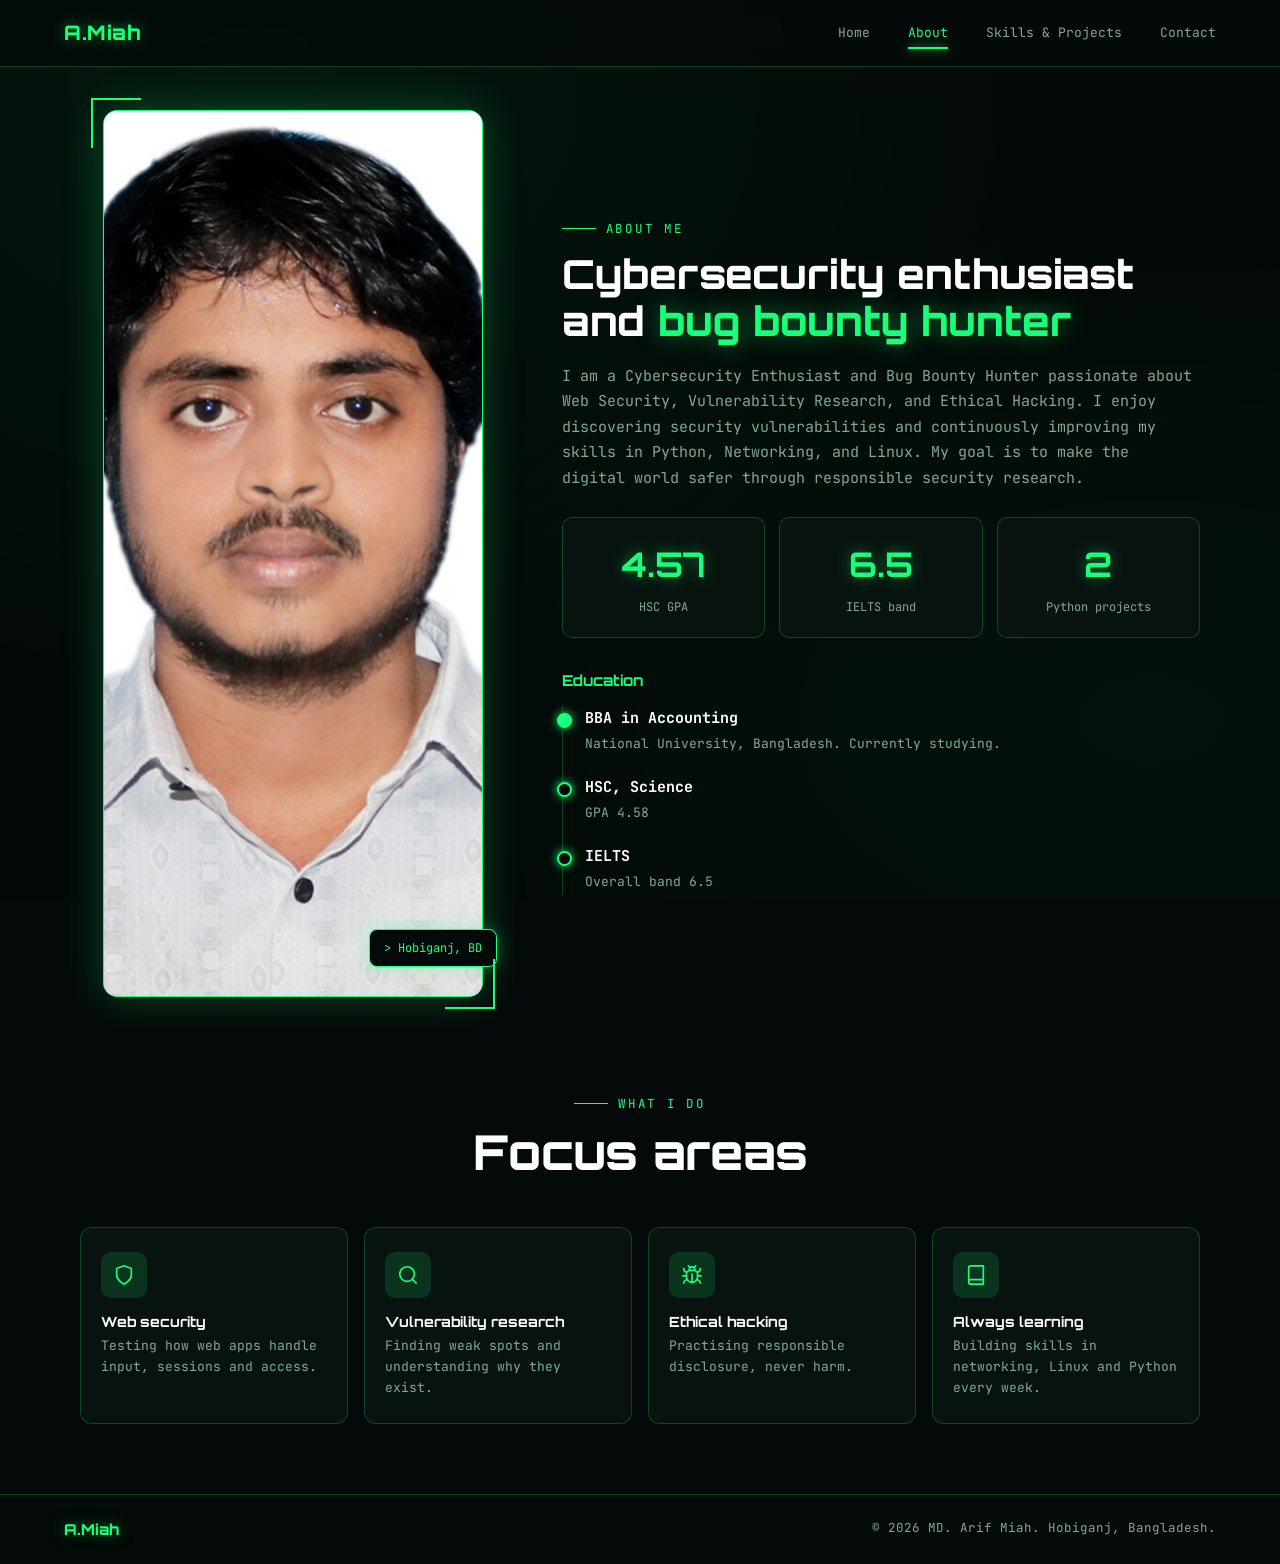
==== about.html @ a21d90be "Add files via upload" ====
<!DOCTYPE html>
<html lang="en">
<head>
<meta charset="UTF-8">
<meta name="viewport" content="width=device-width, initial-scale=1">
<title>About | MD. Arif Miah</title>
<meta name="description" content="Portfolio of MD. Arif Miah, cybersecurity enthusiast and bug bounty hunter from Hobiganj, Bangladesh.">
<meta name="theme-color" content="#040A09">
<link rel="preconnect" href="https://fonts.googleapis.com">
<link rel="preconnect" href="https://fonts.gstatic.com" crossorigin>
<link href="https://fonts.googleapis.com/css2?family=JetBrains+Mono:wght@400;500;700&family=Orbitron:wght@600;800&display=swap" rel="stylesheet">
<link rel="stylesheet" href="style.css">
</head>
<body>
<div id="loader" role="status" aria-live="polite"><div class="l-logo">A.Miah</div><div class="l-bar"><div class="l-fill"></div></div><div class="l-text">0%</div></div>
<canvas id="rain" aria-hidden="true"></canvas>
<header class="nav" id="top">
  <a class="logo" href="index.html">A.Miah</a>
  <button class="menu-btn" aria-label="Open menu" aria-expanded="false"><svg class="ic"><use href="#i-menu"/></svg></button>
  <nav aria-label="Main"><ul>
    <li><a href="index.html">Home</a></li>
    <li><a href="about.html" class="active">About</a></li>
    <li><a href="projects.html">Skills &amp; Projects</a></li>
    <li><a href="contact.html">Contact</a></li>
  </ul></nav>
</header>
<main class="page">
<div class="wrap">
  <div class="about-grid">
    <div class="photo-card">
      <img src="photo.jpg" alt="MD. Arif Miah" width="700" height="887">
      <span class="badge">&gt; Hobiganj, BD</span>
    </div>
    <div class="about-text">
      <span class="tag-line">ABOUT ME</span>
      <h2>Cybersecurity enthusiast and <span class="glow">bug bounty hunter</span></h2>
      <p>I am a Cybersecurity Enthusiast and Bug Bounty Hunter passionate about Web Security, Vulnerability Research, and Ethical Hacking. I enjoy discovering security vulnerabilities and continuously improving my skills in Python, Networking, and Linux. My goal is to make the digital world safer through responsible security research.</p>
      <div class="stats">
        <div class="stat"><b data-count="4.58" data-dec="2">4.58</b><span>HSC GPA</span></div>
        <div class="stat"><b data-count="6.5" data-dec="1">6.5</b><span>IELTS band</span></div>
        <div class="stat"><b data-count="2" data-dec="0">2</b><span>Python projects</span></div>
      </div>
      <div class="edu">
        <h3>Education</h3>
        <ul class="timeline">
          <li class="now"><b>BBA in Accounting</b><small>National University, Bangladesh. Currently studying.</small></li>
          <li><b>HSC, Science</b><small>GPA 4.58</small></li>
          <li><b>IELTS</b><small>Overall band 6.5</small></li>
        </ul>
      </div>
    </div>
  </div>

  <section class="do">
    <div class="sec-head"><span class="tag-line">WHAT I DO</span><h2>Focus areas</h2></div>
    <div class="cards">
      <div class="card"><div class="ico"><svg class="ic"><use href="#i-shield"/></svg></div><h3>Web security</h3><p>Testing how web apps handle input, sessions and access.</p></div>
      <div class="card"><div class="ico"><svg class="ic"><use href="#i-search"/></svg></div><h3>Vulnerability research</h3><p>Finding weak spots and understanding why they exist.</p></div>
      <div class="card"><div class="ico"><svg class="ic"><use href="#i-bug"/></svg></div><h3>Ethical hacking</h3><p>Practising responsible disclosure, never harm.</p></div>
      <div class="card"><div class="ico"><svg class="ic"><use href="#i-book"/></svg></div><h3>Always learning</h3><p>Building skills in networking, Linux and Python every week.</p></div>
    </div>
  </section>
</div>
</main>
<footer>
  <a class="logo" href="index.html">A.Miah</a>
  <span>&copy; 2026 MD. Arif Miah. Hobiganj, Bangladesh.</span>
</footer>
<script src="script.js"></script>
</body>
</html>
---- style.css ----
:root{
  --g:#19FF7A;
  --g-dim:rgba(25,255,122,.14);
  --g-line:rgba(25,255,122,.22);
  --bg:#040A09;
  --panel:#08130f;
  --panel-2:#0b1b15;
  --text:#d3ece0;
  --mute:#82a898;
  --display:'Orbitron','Segoe UI',system-ui,sans-serif;
  --mono:'JetBrains Mono',ui-monospace,'SFMono-Regular',Menlo,Consolas,monospace;
}
*{box-sizing:border-box;margin:0;padding:0}
html{scroll-behavior:smooth}
body{background:var(--bg);color:var(--text);font-family:var(--mono);font-size:15px;line-height:1.7;min-height:100vh;overflow-x:hidden;position:relative}
a{color:inherit;text-decoration:none}
img{max-width:100%;display:block}
:focus-visible{outline:2px solid var(--g);outline-offset:3px;border-radius:4px}
::selection{background:var(--g);color:var(--bg)}
.ic{width:1.15em;height:1.15em;fill:none;stroke:currentColor;stroke-width:1.8;stroke-linecap:round;stroke-linejoin:round;flex:none}

/* background */
#rain{position:fixed;inset:0;width:100%;height:100%;z-index:0;opacity:.32;pointer-events:none}
body::before{content:"";position:fixed;inset:0;z-index:0;pointer-events:none;
  background:radial-gradient(ellipse at 20% 10%,rgba(25,255,122,.09),transparent 55%),radial-gradient(ellipse at 90% 80%,rgba(25,255,122,.06),transparent 50%)}
main,header,footer{position:relative;z-index:2}

/* loader */
#loader{position:fixed;inset:0;z-index:100;background:var(--bg);display:flex;flex-direction:column;align-items:center;justify-content:center;gap:22px;transition:opacity .45s ease,visibility .45s;opacity:1;visibility:visible}
#loader.hide{opacity:0;visibility:hidden}
#loader .l-logo{font-family:var(--display);font-weight:800;font-size:clamp(28px,6vw,44px);color:var(--g);text-shadow:0 0 22px rgba(25,255,122,.6);letter-spacing:.04em}
#loader .l-bar{width:min(300px,70vw);height:4px;background:var(--g-dim);border-radius:4px;overflow:hidden}
#loader .l-fill{height:100%;width:0;background:var(--g);box-shadow:0 0 14px var(--g)}
#loader .l-text{font-size:13px;color:var(--mute);min-height:1.4em}
#loader .l-text b{color:var(--g);font-weight:700}

/* nav */
.nav{position:fixed;top:0;left:0;right:0;z-index:50;display:flex;align-items:center;justify-content:space-between;padding:16px clamp(18px,5vw,64px);background:rgba(4,10,9,.78);backdrop-filter:blur(10px);border-bottom:1px solid var(--g-line)}
.logo{font-family:var(--display);font-weight:800;font-size:20px;color:var(--g);text-shadow:0 0 14px rgba(25,255,122,.5);letter-spacing:.03em}
.nav ul{display:flex;gap:clamp(16px,3vw,38px);list-style:none}
.nav ul a{font-size:13px;color:var(--mute);padding:6px 0;position:relative;transition:color .2s}
.nav ul a:hover,.nav ul a.active{color:var(--g)}
.nav ul a.active::after{content:"";position:absolute;left:0;right:0;bottom:-2px;height:2px;background:var(--g);box-shadow:0 0 10px var(--g)}
.menu-btn{display:none;background:none;border:1px solid var(--g-line);color:var(--g);width:42px;height:42px;border-radius:8px;cursor:pointer;align-items:center;justify-content:center}
.menu-btn .ic{width:22px;height:22px}

/* layout */
.wrap{width:min(1120px,100% - 40px);margin-inline:auto}
.page{padding-top:110px;padding-bottom:70px}
.tag-line{font-size:12.5px;color:var(--g);letter-spacing:.14em;display:inline-flex;align-items:center;gap:10px}
.tag-line::before{content:"";width:34px;height:1px;background:var(--g)}
h1,h2,h3{font-family:var(--display);line-height:1.18;color:#fff}
.glow{color:var(--g);text-shadow:0 0 24px rgba(25,255,122,.45)}
.sec-head{text-align:center;margin-bottom:46px}
.sec-head h2{font-size:clamp(30px,5vw,48px);margin-top:10px;font-weight:800}
.sec-head p{color:var(--mute);margin-top:10px;max-width:520px;margin-inline:auto}

/* buttons */
.btn{display:inline-flex;align-items:center;gap:10px;padding:13px 26px;font-family:var(--mono);font-weight:700;font-size:14px;border-radius:6px;border:1px solid var(--g);cursor:pointer;transition:box-shadow .25s,background .25s,color .25s,transform .2s}
.btn-fill{background:var(--g);color:var(--bg)}
.btn-fill:hover{box-shadow:0 0 28px rgba(25,255,122,.6);transform:translateY(-2px)}
.btn-line{background:transparent;color:var(--g)}
.btn-line:hover{background:var(--g-dim);box-shadow:0 0 22px rgba(25,255,122,.25);transform:translateY(-2px)}

/* hero */
.hero{min-height:100vh;display:flex;align-items:center;padding:110px 0 60px}
.hero .wrap{display:grid;grid-template-columns:1.1fr .9fr;gap:40px;align-items:center}
.hero h1{font-size:clamp(34px,6.2vw,72px);font-weight:800;margin:16px 0 14px}
.hero h1 span{display:block}
.typing{font-size:clamp(16px,2.2vw,22px);color:var(--mute);margin-bottom:18px;min-height:1.7em}
.typing .prompt{color:var(--g);margin-right:8px}
.typing .cursor{display:inline-block;width:2px;height:1.1em;background:var(--g);vertical-align:-3px;margin-left:3px;animation:blink 1s steps(1) infinite}
@keyframes blink{50%{opacity:0}}
.hero p.lead{max-width:470px;color:var(--mute);margin-bottom:28px}
.cta{display:flex;flex-wrap:wrap;gap:14px;margin-bottom:30px}
.socials{display:flex;gap:12px}
.socials a{width:42px;height:42px;display:grid;place-items:center;border:1px solid var(--g-line);border-radius:8px;color:var(--mute);transition:all .25s}
.socials a:hover{color:var(--g);border-color:var(--g);box-shadow:0 0 18px rgba(25,255,122,.35);transform:translateY(-3px)}

.orbit{position:relative;width:clamp(260px,36vw,420px);aspect-ratio:1;margin-inline:auto}
.orbit .ring{position:absolute;border-radius:50%}
.r1{inset:0;border:1.5px solid rgba(25,255,122,.55);box-shadow:0 0 30px rgba(25,255,122,.25),inset 0 0 30px rgba(25,255,122,.15)}
.r2{inset:7%;border:1.5px dashed rgba(25,255,122,.5);animation:spin 26s linear infinite reverse}
.r3{inset:-3%;border:2px solid transparent;border-top-color:var(--g);border-right-color:rgba(25,255,122,.3);animation:spin 7s linear infinite;filter:drop-shadow(0 0 8px var(--g))}
.r3::after{content:"";position:absolute;top:8%;right:10%;width:10px;height:10px;border-radius:50%;background:var(--g);box-shadow:0 0 14px var(--g)}
@keyframes spin{to{transform:rotate(360deg)}}
.orbit .pic{position:absolute;inset:15%;border-radius:50%;overflow:hidden;border:2px solid var(--g);box-shadow:0 0 36px rgba(25,255,122,.4);background:#fff}
.orbit .pic img{width:100%;height:100%;object-fit:cover;object-position:50% 14%}
.chip{position:absolute;display:flex;align-items:center;gap:7px;font-size:12px;padding:5px 11px;border:1px solid var(--g-line);border-radius:6px;background:rgba(4,10,9,.88);color:var(--text);animation:float 5s ease-in-out infinite}
.chip i{width:7px;height:7px;background:var(--g);box-shadow:0 0 8px var(--g);border-radius:2px}
.chip.c1{top:10%;right:-6%}
.chip.c2{bottom:22%;right:-12%;animation-delay:-1.6s}
.chip.c3{top:30%;left:-12%;animation-delay:-3s}
@keyframes float{50%{transform:translateY(-9px)}}
.scroll-hint{position:absolute;left:50%;bottom:26px;transform:translateX(-50%);font-size:11px;color:var(--mute);letter-spacing:.2em}

/* hero entrance: one orchestrated moment after loader */
.hero .in{opacity:0;transform:translateY(18px)}
body.ready .hero .in{opacity:1;transform:none;transition:opacity .7s ease,transform .7s ease;transition-delay:calc(var(--i,0) * 110ms)}
body.ready .hero .orbit{animation:pop .9s cubic-bezier(.2,.9,.3,1.2) both}
@keyframes pop{from{opacity:0;transform:scale(.85)}}

/* about */
.about-grid{display:grid;grid-template-columns:.8fr 1.2fr;gap:56px;align-items:center}
.photo-card{position:relative;max-width:380px;margin-inline:auto}
.photo-card img{width:100%;aspect-ratio:4/5;object-fit:cover;object-position:50% 12%;border-radius:14px;border:1px solid var(--g);box-shadow:0 0 40px rgba(25,255,122,.25);background:#fff}
.photo-card::before,.photo-card::after{content:"";position:absolute;width:48px;height:48px;border:2px solid var(--g)}
.photo-card::before{top:-12px;left:-12px;border-right:0;border-bottom:0}
.photo-card::after{bottom:-12px;right:-12px;border-left:0;border-top:0}
.badge{position:absolute;right:-14px;bottom:30px;background:var(--bg);border:1px solid var(--g);padding:8px 14px;border-radius:8px;font-size:12px;color:var(--g);box-shadow:0 0 18px rgba(25,255,122,.35)}
.about-text h2{font-size:clamp(26px,4vw,40px);margin:12px 0 18px;font-weight:800}
.about-text p{color:var(--mute);margin-bottom:26px}
.stats{display:grid;grid-template-columns:repeat(3,1fr);gap:14px;margin-bottom:34px}
.stat{background:var(--panel);border:1px solid var(--g-line);border-radius:10px;padding:18px 12px;text-align:center;transition:border-color .25s,box-shadow .25s}
.stat:hover{border-color:var(--g);box-shadow:0 0 22px rgba(25,255,122,.2)}
.stat b{display:block;font-family:var(--display);font-size:clamp(24px,3.4vw,34px);color:var(--g);text-shadow:0 0 14px rgba(25,255,122,.45)}
.stat span{font-size:12px;color:var(--mute)}
.edu h3{font-size:15px;color:var(--g);margin-bottom:16px;font-weight:700}
.timeline{list-style:none;border-left:1px solid var(--g-line);padding-left:22px;display:grid;gap:18px}
.timeline li{position:relative}
.timeline li::before{content:"";position:absolute;left:-28px;top:7px;width:11px;height:11px;border-radius:50%;background:var(--bg);border:2px solid var(--g);box-shadow:0 0 10px var(--g)}
.timeline li.now::before{background:var(--g);animation:pulse 1.8s ease-in-out infinite}
@keyframes pulse{50%{box-shadow:0 0 0 7px rgba(25,255,122,0)}}
.timeline b{display:block;color:#fff;font-weight:700}
.timeline small{color:var(--mute);font-size:13px}
.do{margin-top:90px}
.cards{display:grid;grid-template-columns:repeat(4,1fr);gap:16px}
.card{background:var(--panel);border:1px solid var(--g-line);border-radius:12px;padding:24px 20px;transition:transform .3s,border-color .3s,box-shadow .3s}
.card:hover{transform:translateY(-6px);border-color:var(--g);box-shadow:0 0 30px rgba(25,255,122,.25)}
.card .ico{width:46px;height:46px;border-radius:10px;display:grid;place-items:center;background:var(--g-dim);color:var(--g);margin-bottom:16px}
.card .ico .ic{width:22px;height:22px}
.card h3{font-size:14px;margin-bottom:6px}
.card p{font-size:13px;color:var(--mute);line-height:1.6}

/* skills & projects */
.skills{display:grid;grid-template-columns:repeat(5,1fr);gap:16px;margin-bottom:100px}
.skill{text-align:center;background:var(--panel);border:1px solid var(--g-line);border-radius:12px;padding:28px 12px 24px;position:relative;overflow:hidden;transition:transform .3s,border-color .3s,box-shadow .3s}
.skill .ico{width:54px;height:54px;margin:0 auto 14px;border-radius:12px;display:grid;place-items:center;background:var(--g-dim);color:var(--g)}
.skill .ico .ic{width:26px;height:26px}
.skill h3{font-size:13px;font-weight:700}
.skill::after{content:"";position:absolute;left:0;bottom:0;height:3px;width:0;background:var(--g);box-shadow:0 0 12px var(--g);transition:width .4s}
.skill:hover{transform:translateY(-6px);border-color:var(--g);box-shadow:0 0 30px rgba(25,255,122,.25)}
.skill:hover::after{width:100%}
.projects{display:grid;grid-template-columns:repeat(2,1fr);gap:24px}
.project{background:var(--panel);border:1px solid var(--g-line);border-radius:14px;overflow:hidden;transition:transform .3s,border-color .3s,box-shadow .3s}
.project:hover{transform:translateY(-6px);border-color:var(--g);box-shadow:0 0 34px rgba(25,255,122,.25)}
.term{background:#020605;border-bottom:1px solid var(--g-line);padding:14px 18px 18px;font-size:13px;min-height:178px}
.term .dots{display:flex;gap:6px;margin-bottom:14px}
.term .dots i{width:9px;height:9px;border-radius:50%;background:var(--g-line)}
.term .dots i:first-child{background:var(--g)}
.term p{color:var(--mute);line-height:1.8}
.term p .p{color:var(--g)}
.term .meter{display:block;height:6px;border-radius:4px;background:var(--g-dim);margin:8px 0 6px;overflow:hidden}
.term .meter i{display:block;height:100%;width:82%;background:var(--g);box-shadow:0 0 10px var(--g)}
.project .body{padding:22px}
.project h3{font-size:17px;margin-bottom:8px}
.project .body p{color:var(--mute);font-size:14px;margin-bottom:16px}
.tags{display:flex;gap:8px;flex-wrap:wrap}
.tags span{font-size:12px;padding:3px 11px;border-radius:999px;border:1px solid var(--g-line);color:var(--g);background:var(--g-dim)}

/* contact */
.contact-grid{display:grid;grid-template-columns:.9fr 1.1fr;gap:34px;align-items:start}
.contact-grid h3{font-size:clamp(22px,3vw,30px);margin-bottom:12px;font-weight:800}
.contact-grid .intro{color:var(--mute);margin-bottom:24px}
.links{display:grid;gap:12px}
.links a{display:flex;align-items:center;gap:16px;background:var(--panel);border:1px solid var(--g-line);border-radius:10px;padding:14px 18px;transition:all .25s}
.links a:hover{border-color:var(--g);box-shadow:0 0 22px rgba(25,255,122,.25);transform:translateX(5px)}
.links .ico{width:42px;height:42px;border-radius:9px;background:var(--g-dim);color:var(--g);display:grid;place-items:center}
.links small{display:block;font-size:11.5px;color:var(--mute)}
.links span{font-weight:700;color:#fff;word-break:break-all}
form{background:var(--panel);border:1px solid var(--g-line);border-radius:14px;padding:28px;display:grid;gap:16px}
label{font-size:12.5px;color:var(--mute);display:grid;gap:7px}
input,textarea{font:inherit;color:var(--text);background:#030807;border:1px solid var(--g-line);border-radius:8px;padding:12px 14px;width:100%;transition:border-color .2s,box-shadow .2s}
input::placeholder,textarea::placeholder{color:#4d6b5e}
input:focus,textarea:focus{outline:none;border-color:var(--g);box-shadow:0 0 0 3px rgba(25,255,122,.15)}
textarea{min-height:140px;resize:vertical}
form .btn{justify-content:center;width:100%}
.form-msg{font-size:13px;color:var(--g);min-height:1.2em}

footer{border-top:1px solid var(--g-line);padding:22px clamp(18px,5vw,64px);display:flex;justify-content:space-between;gap:12px;flex-wrap:wrap;font-size:12.5px;color:var(--mute);background:rgba(4,10,9,.7)}
footer .logo{font-size:15px}

/* responsive */
@media (max-width:980px){
  .cards{grid-template-columns:repeat(2,1fr)}
  .skills{grid-template-columns:repeat(3,1fr)}
}
@media (max-width:860px){
  .menu-btn{display:inline-flex}
  .nav ul{position:absolute;top:100%;left:0;right:0;flex-direction:column;gap:0;background:rgba(4,10,9,.97);border-bottom:1px solid var(--g-line);max-height:0;overflow:hidden;transition:max-height .35s}
  .nav.open ul{max-height:320px}
  .nav ul a{display:block;padding:14px 24px}
  .nav ul a.active::after{display:none}
  .hero{padding-top:100px}
  .hero .wrap,.about-grid,.contact-grid,.projects{grid-template-columns:1fr}
  .hero .wrap{text-align:center}
  .hero p.lead{margin-inline:auto}
  .cta,.socials{justify-content:center}
  .tag-line::before{display:none}
  .orbit{order:-1;width:min(300px,78vw)}
  .scroll-hint{display:none}
  .chip.c1{right:-2%}.chip.c2{right:-4%}.chip.c3{left:-4%}
  .about-text{text-align:left}
  .photo-card{max-width:300px}
  .do{margin-top:64px}
}
@media (max-width:560px){
  .skills{grid-template-columns:repeat(2,1fr)}
  .cards{grid-template-columns:1fr}
  .skills .skill:last-child{grid-column:1/-1}
  form{padding:20px}
}
@media (prefers-reduced-motion:reduce){
  *,*::before,*::after{animation:none!important;transition-duration:.01ms!important}
  .hero .in{opacity:1;transform:none}
  html{scroll-behavior:auto}
}
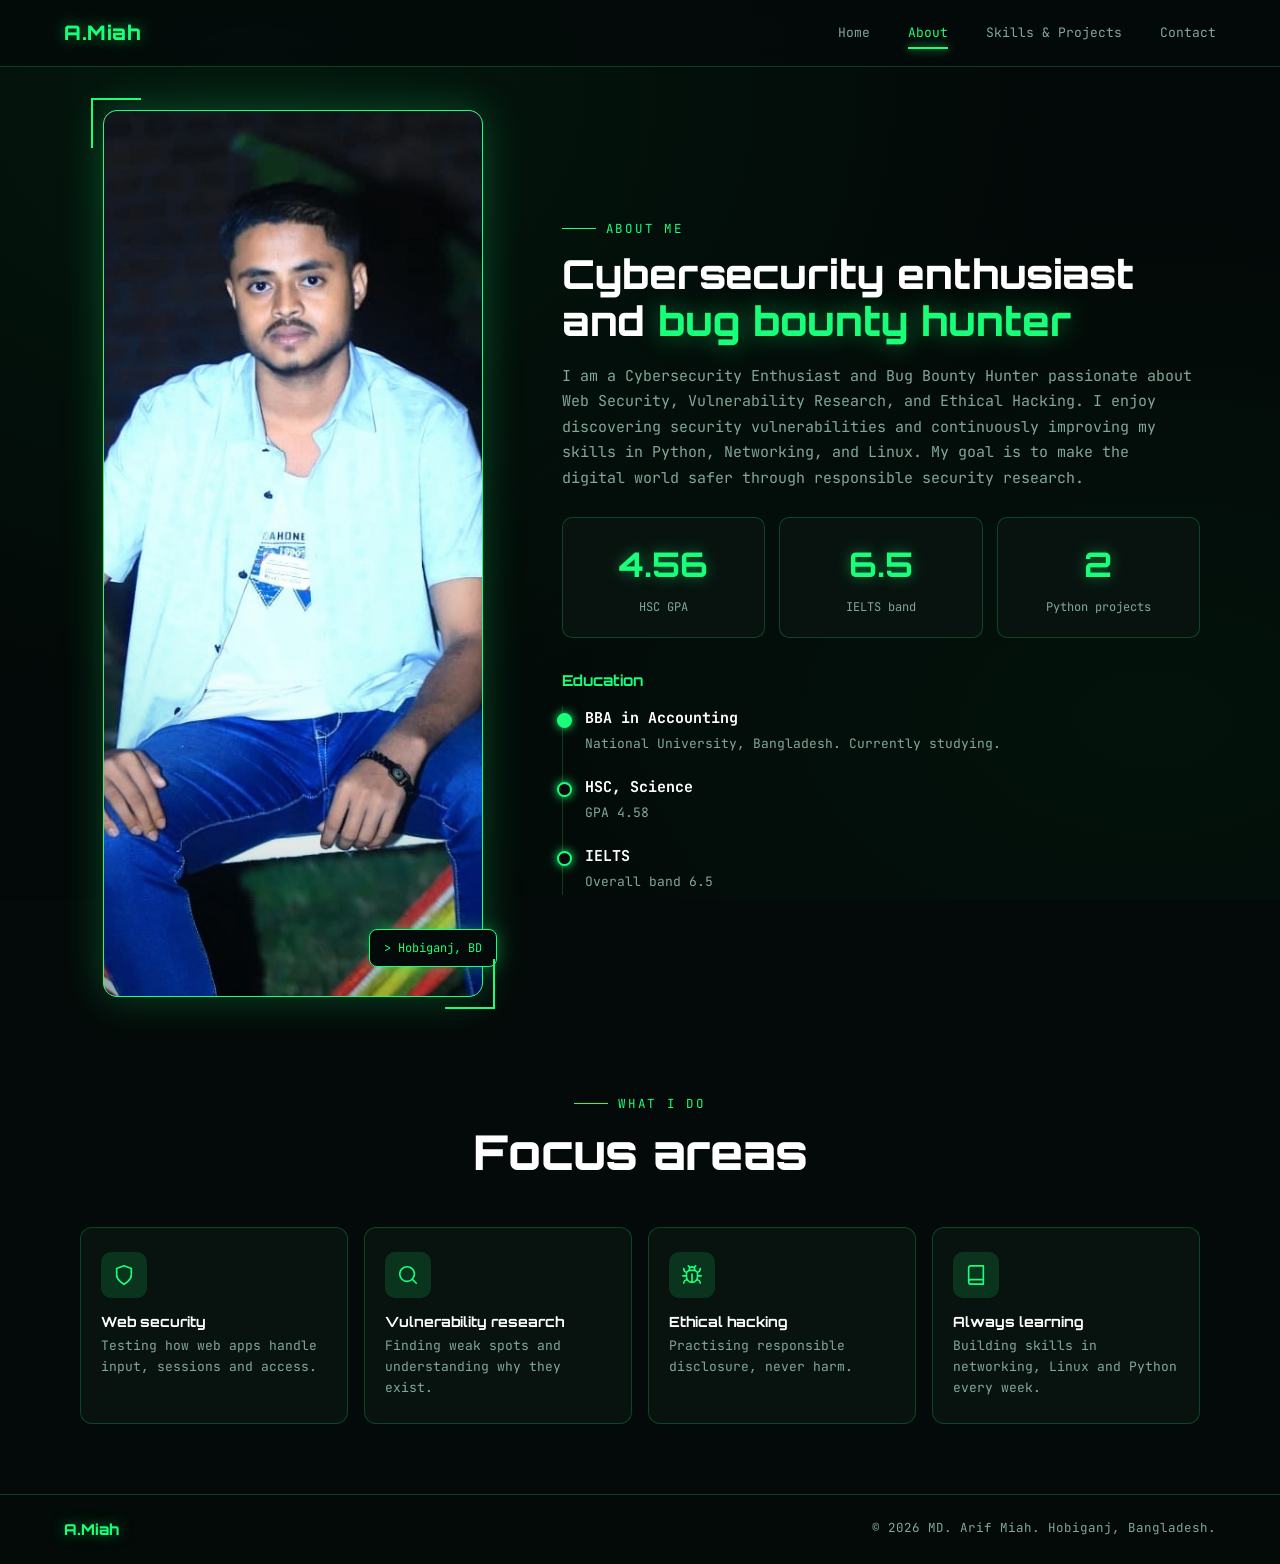
==== commit 47536f2f: "Update about.html" ====
--- a/about.html
+++ b/about.html
@@ -28,7 +28,7 @@
 <div class="wrap">
   <div class="about-grid">
     <div class="photo-card">
-      <img src="photo.jpg" alt="MD. Arif Miah" width="700" height="887">
+      <img src="about.jpg" alt="MD. Arif Miah" width="700" height="887">
       <span class="badge">&gt; Hobiganj, BD</span>
     </div>
     <div class="about-text">
